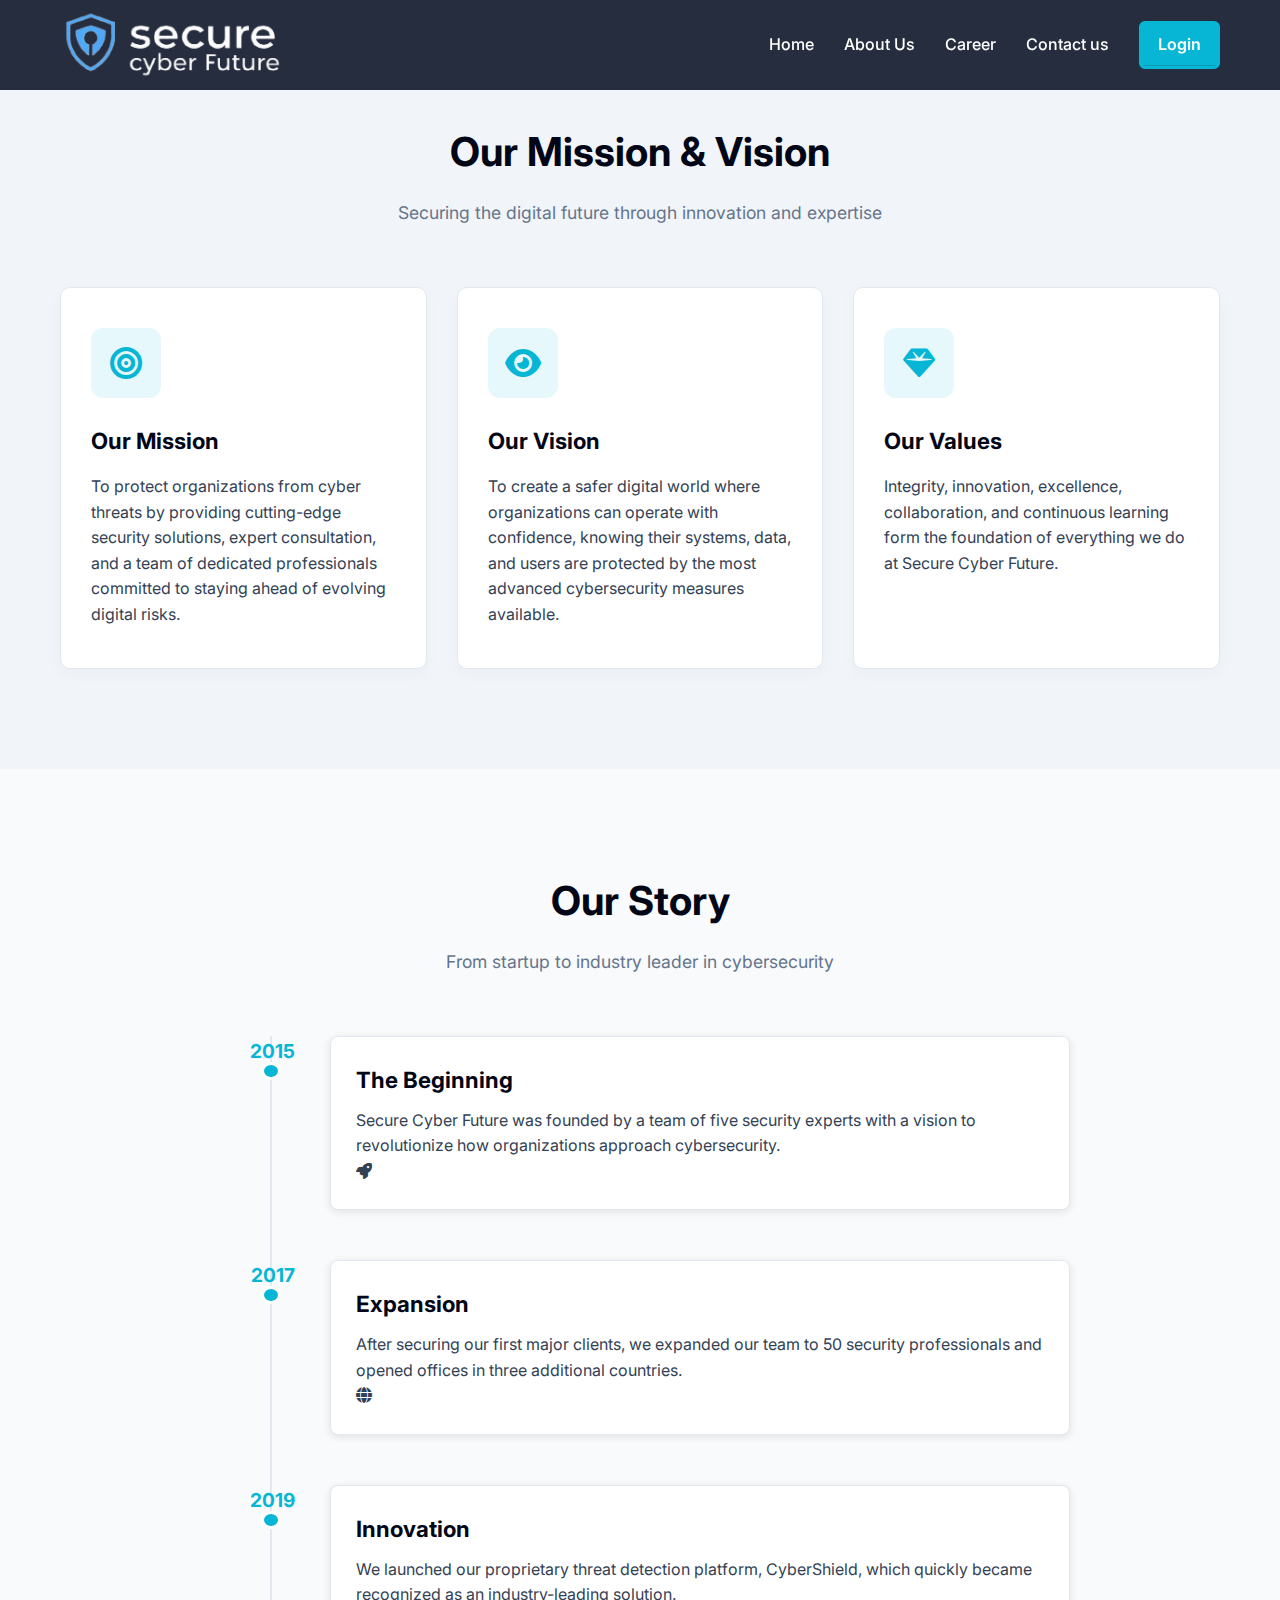
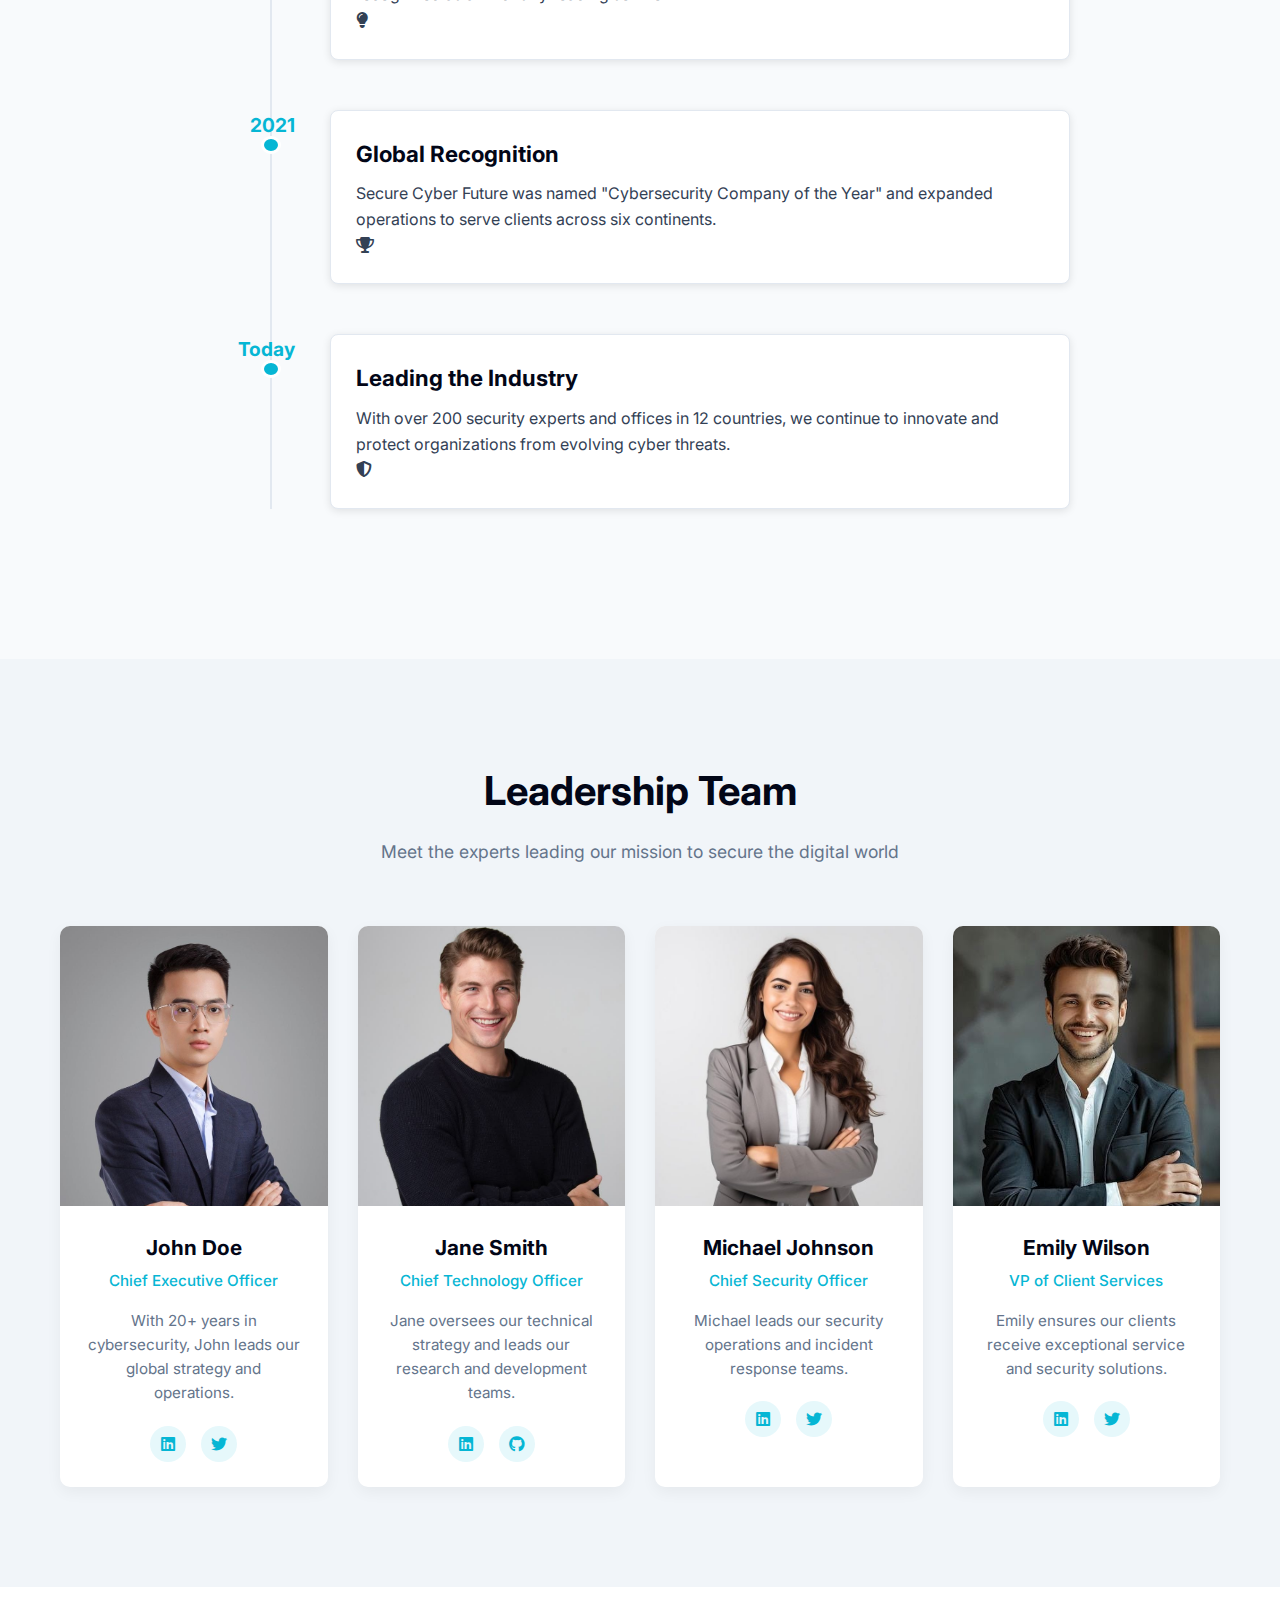
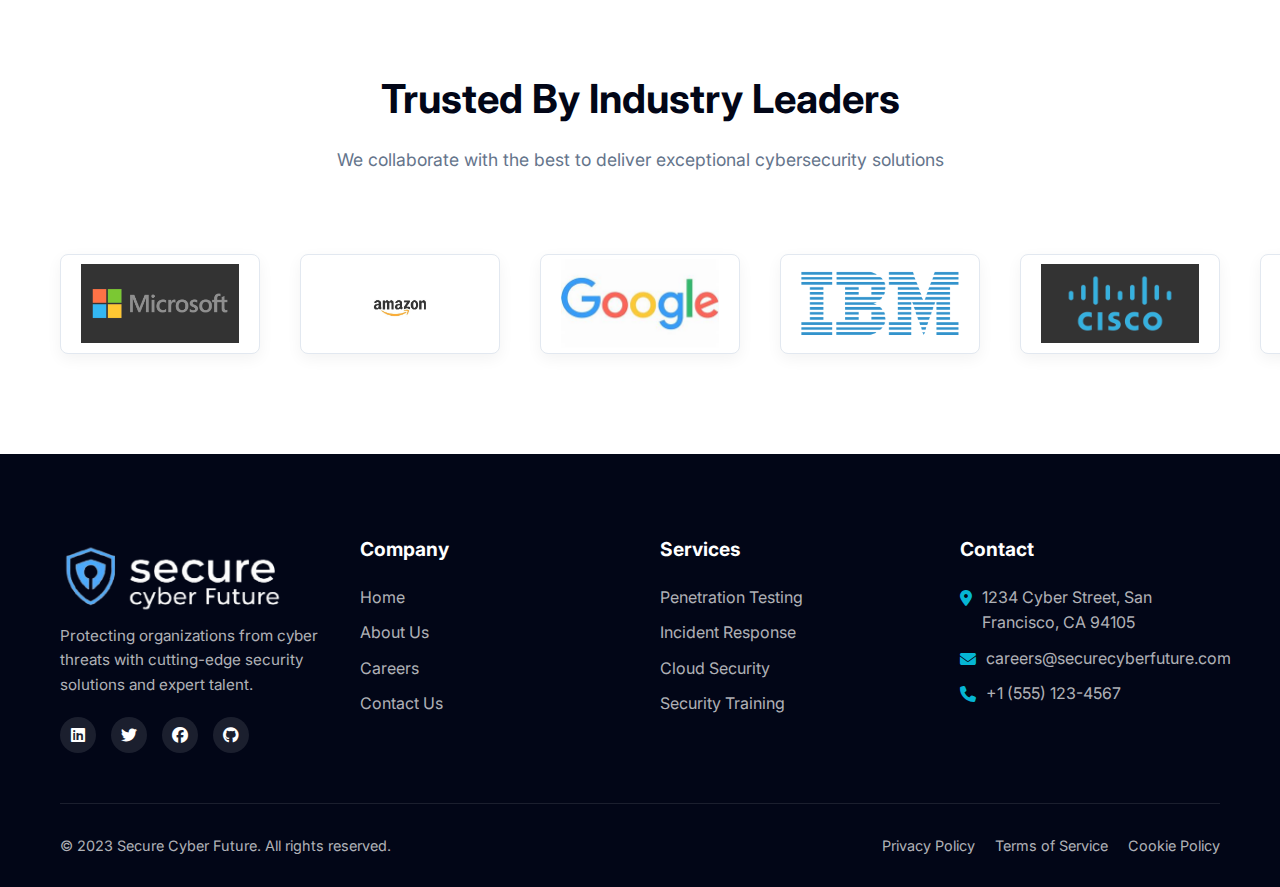
==== CSF_Website/about.html @ c7cc48cf "Add files via upload" ====
<!DOCTYPE html>
<html lang="en">

<head>
    <meta charset="UTF-8">
    <meta name="viewport" content="width=device-width, initial-scale=1.0">
    <title>Secure Cyber Future - About Us</title>
    <link rel="stylesheet" href="css/style.css">
    <link rel="stylesheet" href="about.css">
    <link rel="stylesheet" href="https://cdnjs.cloudflare.com/ajax/libs/font-awesome/6.4.0/css/all.min.css">
    <link href="https://fonts.googleapis.com/css2?family=Inter:wght@300;400;500;600;700&display=swap" rel="stylesheet">

</head>

<body>
    <header class="h-10vh">
        <div class="container">
            <div class="logo h-10vh">
                <img src="img/logo.png" alt="Secure Cyber Future">
            </div>
            <nav>
                <ul class="nav-links">
                    <li><a href="index.html">Home</a></li>
                    <li><a href="about.html">About Us</a></li>
                    <li><a href="career.html">Career</a></li>
                    <li><a href="contact.html">Contact us</a></li>

                    <li class="nav-btn"><a href="login.html" class="btn btn-primary-dark">Login</a></li>
                </ul>
                <div class="mobile-menu-btn">
                    <span></span>
                    <span></span>
                    <span></span>
                </div>
            </nav>
        </div>
    </header>


    <section class="section mission-section">
        <div class="container">
            <div class="section-header">
                <h2>Our Mission & Vision</h2>
                <p>Securing the digital future through innovation and expertise</p>
            </div>
            <div class="mission-grid">
                <div class="mission-card">
                    <div class="mission-icon">
                        <i class="fas fa-bullseye"></i>
                    </div>
                    <h3>Our Mission</h3>
                    <p>To protect organizations from cyber threats by providing cutting-edge security solutions, expert
                        consultation, and a team of dedicated professionals committed to staying ahead of evolving
                        digital risks.</p>
                </div>
                <div class="mission-card">
                    <div class="mission-icon">
                        <i class="fas fa-eye"></i>
                    </div>
                    <h3>Our Vision</h3>
                    <p>To create a safer digital world where organizations can operate with confidence, knowing their
                        systems, data, and users are protected by the most advanced cybersecurity measures available.
                    </p>
                </div>
                <div class="mission-card">
                    <div class="mission-icon">
                        <i class="fas fa-gem"></i>
                    </div>
                    <h3>Our Values</h3>
                    <p>Integrity, innovation, excellence, collaboration, and continuous learning form the foundation of
                        everything we do at Secure Cyber Future.</p>
                </div>
            </div>
        </div>
    </section>

    <section class="section story-section">
        <div class="container story-container">
            <div class="section-header" data-aos="fade-up">
                <h2>Our Story</h2>
                <p>From startup to industry leader in cybersecurity</p>
            </div>
            <div class="story-timeline">
                <!-- Timeline Item 1 -->
                <div class="timeline-item" data-aos="fade-right" data-aos-delay="100">
                    <div class="timeline-year">2015</div>
                    <div class="timeline-content">
                        <h3>The Beginning</h3>
                        <p>Secure Cyber Future was founded by a team of five security experts with a vision to
                            revolutionize how organizations approach cybersecurity.</p>
                        <div class="timeline-icon">
                            <i class="fas fa-rocket"></i>
                        </div>
                    </div>
                </div>

                <!-- Timeline Item 2 -->
                <div class="timeline-item" data-aos="fade-left" data-aos-delay="200">
                    <div class="timeline-year">2017</div>
                    <div class="timeline-content">
                        <h3>Expansion</h3>
                        <p>After securing our first major clients, we expanded our team to 50 security professionals and
                            opened offices in three additional countries.</p>
                        <div class="timeline-icon">
                            <i class="fas fa-globe"></i>
                        </div>
                    </div>
                </div>

                <!-- Timeline Item 3 -->
                <div class="timeline-item" data-aos="fade-right" data-aos-delay="300">
                    <div class="timeline-year">2019</div>
                    <div class="timeline-content">
                        <h3>Innovation</h3>
                        <p>We launched our proprietary threat detection platform, CyberShield, which quickly became
                            recognized as an industry-leading solution.</p>
                        <div class="timeline-icon">
                            <i class="fas fa-lightbulb"></i>
                        </div>
                    </div>
                </div>

                <!-- Timeline Item 4 -->
                <div class="timeline-item" data-aos="fade-left" data-aos-delay="400">
                    <div class="timeline-year">2021</div>
                    <div class="timeline-content">
                        <h3>Global Recognition</h3>
                        <p>Secure Cyber Future was named "Cybersecurity Company of the Year" and expanded operations to
                            serve clients across six continents.</p>
                        <div class="timeline-icon">
                            <i class="fas fa-trophy"></i>
                        </div>
                    </div>
                </div>

                <!-- Timeline Item 5 -->
                <div class="timeline-item" data-aos="fade-right" data-aos-delay="500">
                    <div class="timeline-year">Today</div>
                    <div class="timeline-content">
                        <h3>Leading the Industry</h3>
                        <p>With over 200 security experts and offices in 12 countries, we continue to innovate and
                            protect organizations from evolving cyber threats.</p>
                        <div class="timeline-icon">
                            <i class="fas fa-shield-alt"></i>
                        </div>
                    </div>
                </div>
            </div>
        </div>
    </section>

    <section class="section team-section">
        <div class="container">
            <div class="section-header">
                <h2>Leadership Team</h2>
                <p>Meet the experts leading our mission to secure the digital world</p>
            </div>
            <div class="team-grid">
                <div class="team-member">
                    <div class="team-photo">
                        <img src="img/emp_1.jpg" alt="John Doe">
                    </div>
                    <div class="team-info">
                        <h3>John Doe</h3>
                        <p class="team-title">Chief Executive Officer</p>
                        <p class="team-bio">With 20+ years in cybersecurity, John leads our global strategy and
                            operations.</p>
                        <div class="team-social">
                            <a href="#"><i class="fab fa-linkedin"></i></a>
                            <a href="#"><i class="fab fa-twitter"></i></a>
                        </div>
                    </div>
                </div>
                <div class="team-member">
                    <div class="team-photo">
                        <img src="img/emp_2.jpg" alt="Jane Smith">
                    </div>
                    <div class="team-info">
                        <h3>Jane Smith</h3>
                        <p class="team-title">Chief Technology Officer</p>
                        <p class="team-bio">Jane oversees our technical strategy and leads our research and development
                            teams.</p>
                        <div class="team-social">
                            <a href="#"><i class="fab fa-linkedin"></i></a>
                            <a href="#"><i class="fab fa-github"></i></a>
                        </div>
                    </div>
                </div>
                <div class="team-member">
                    <div class="team-photo">
                        <img src="img/emp-3.jpg"
                            alt="Michael Johnson">
                    </div>
                    <div class="team-info">
                        <h3>Michael Johnson</h3>
                        <p class="team-title">Chief Security Officer</p>
                        <p class="team-bio">Michael leads our security operations and incident response teams.</p>
                        <div class="team-social">
                            <a href="#"><i class="fab fa-linkedin"></i></a>
                            <a href="#"><i class="fab fa-twitter"></i></a>
                        </div>
                    </div>
                </div>
                <div class="team-member">
                    <div class="team-photo">
                        <img src="img/emp_4.jpg" alt="Emily Wilson">
                    </div>
                    <div class="team-info">
                        <h3>Emily Wilson</h3>
                        <p class="team-title">VP of Client Services</p>
                        <p class="team-bio">Emily ensures our clients receive exceptional service and security
                            solutions.</p>
                        <div class="team-social">
                            <a href="#"><i class="fab fa-linkedin"></i></a>
                            <a href="#"><i class="fab fa-twitter"></i></a>
                        </div>
                    </div>
                </div>
            </div>
        </div>
    </section>

    <section class="section partners-section">
        <div class="container">
            <div class="section-header">
                <h2>Trusted By Industry Leaders</h2>
                <p>We collaborate with the best to deliver exceptional cybersecurity solutions</p>
            </div>
            <div class="partners-carousel">
                <div class="partners-track">
                    <div class="partner-item">
                        <img src="img/microsoft.jpg" alt="Microsoft">
                    </div>
                    <div class="partner-item">
                        <img src="img/amazon.jpg" alt="Amazon">
                    </div>
                    <div class="partner-item">
                        <img src="img/google.jpeg" alt="Google">
                    </div>
                    <div class="partner-item">
                        <img src="img/ibm.png" alt="IBM">
                    </div>
                    <div class="partner-item">
                        <img src="img/cisco.jpg" alt="Cisco">
                    </div>
                    <div class="partner-item">
                        <img src="img/oracle.jpg" alt="Oracle">
                    </div>
                    <div class="partner-item">
                        <img src="img/microsoft.jpg" alt="Microsoft">
                    </div>
                    <div class="partner-item">
                        <img src="img/amazon.jpg" alt="Amazon">
                    </div>
                    <div class="partner-item">
                        <img src="img/google.jpeg" alt="Google">
                    </div>
                    <div class="partner-item">
                        <img src="https://placehold.co/160x80/1e293b/e2e8f0?text=IBM" alt="IBM">
                    </div>
                </div>
            </div>
        </div>
    </section>

    <footer>
        <div class="container">
            <div class="footer-content">
                <div class="footer-column">
                    <div class="logo h-10vh">
                        <img src="img/logo.png" alt="Secure Cyber Future">
                    </div>
                    <p>Protecting organizations from cyber threats with cutting-edge security solutions and expert
                        talent.</p>
                    <div class="social-links">
                        <a href="https://in.linkedin.com/company/secure-cyber-future"><i
                                class="fab fa-linkedin"></i></a>
                        <a href="#"><i class="fab fa-twitter"></i></a>
                        <a href="https://www.facebook.com/share/18UQe1sdZL/"><i class="fab fa-facebook"></i></a>
                        <a href="#"><i class="fab fa-github"></i></a>
                    </div>
                </div>
                <div class="footer-column">
                    <h3>Company</h3>
                    <ul>
                        <li><a href="index.html">Home</a></li>
                        <li><a href="about.html">About Us</a></li>
                        <li><a href="career.html">Careers</a></li>
                        <li><a href="contact.html">Contact Us</a></li>
                    </ul>
                </div>
                <div class="footer-column">
                    <h3>Services</h3>
                    <ul>
                        <li><a href="#">Penetration Testing</a></li>
                        <li><a href="#">Incident Response</a></li>
                        <li><a href="#">Cloud Security</a></li>
                        <li><a href="#">Security Training</a></li>
                    </ul>
                </div>
                <div class="footer-column">
                    <h3>Contact</h3>
                    <ul class="contact-info">
                        <li><i class="fas fa-map-marker-alt"></i> 1234 Cyber Street, San Francisco, CA 94105</li>
                        <li><i class="fas fa-envelope"></i> careers@securecyberfuture.com</li>
                        <li><i class="fas fa-phone"></i> +1 (555) 123-4567</li>
                    </ul>
                </div>
            </div>
            <div class="footer-bottom">
                <p>&copy; 2023 Secure Cyber Future. All rights reserved.</p>
                <div class="footer-links">
                    <a href="#">Privacy Policy</a>
                    <a href="#">Terms of Service</a>
                    <a href="#">Cookie Policy</a>
                </div>
            </div>
        </div>
    </footer>
    <!-- Bootstrap JS -->
    <script src="https://cdn.jsdelivr.net/npm/bootstrap@5.3.0/dist/js/bootstrap.bundle.min.js"></script>
    <!-- AOS Animation Library -->
    <script src="https://unpkg.com/aos@2.3.1/dist/aos.js"></script>
    <script src="js/script.js"></script>
    <script src="about.js"></script>


    <script>
        // Animation triggers
        document.addEventListener('DOMContentLoaded', function () {
            // Initialize AOS (if you're using it)
            if (typeof AOS !== 'undefined') {
                AOS.init({
                    duration: 800,
                    easing: 'ease-out-quart',
                    once: true,
                    offset: 100
                });
            }

            // Custom scroll animations
            const animateOnScroll = function () {
                const elements = document.querySelectorAll('.mission-card, .timeline-item, .team-member');

                elements.forEach(element => {
                    const elementPosition = element.getBoundingClientRect().top;
                    const windowHeight = window.innerHeight;

                    if (elementPosition < windowHeight - 100) {
                        element.classList.add('animate');
                    }
                });
            };

            // Run once on load
            animateOnScroll();

            // Run on scroll
            window.addEventListener('scroll', animateOnScroll);

            // Partner carousel animation
            const partnersTrack = document.querySelector('.partners-track');
            if (partnersTrack) {
                let isPaused = false;

                partnersTrack.addEventListener('mouseenter', () => {
                    isPaused = true;
                    partnersTrack.style.animationPlayState = 'paused';
                });

                partnersTrack.addEventListener('mouseleave', () => {
                    isPaused = false;
                    partnersTrack.style.animationPlayState = 'running';
                });

                // Clone partner items for infinite loop
                const partnerItems = document.querySelectorAll('.partner-item');
                partnerItems.forEach(item => {
                    const clone = item.cloneNode(true);
                    partnersTrack.appendChild(clone);
                });
            }
        });
    </script>
</body>

</html>
---- CSF_Website/css/style.css ----
/* Base Styles */
:root {
    --primary: #06b6d4;
    --primary-dark: #0891b2;
    --secondary: #1e293b;
    --secondary-light: #334155;
    --secondary-dark: #0f172a;
    --text: #1e293b;
    --text-light: #64748b;
    --text-dark: #0f172a;
    --background: #ffffff;
    --background-alt: #f8fafc;
    --border: #e2e8f0;
    --success: #10b981;
    --error: #ef4444;
    --warning: #f59e0b;
}

* {
    margin: 0;
    padding: 0;
    box-sizing: border-box;
}

html {
    scroll-behavior: smooth;
}

body {
    font-family: 'Inter', sans-serif;
    color: var(--text);
    line-height: 1.6;
    background-color: var(--background);
}

.overflow-hidden {
    overflow: hidden;
}

.h-10vh{
    height: 10vh;
}
.h-90vh{
    height: 90vh;
}
.mt-10vh {
    margin-top: 10vh;
}
.h-100vh{
    height: 100vh;
}
.container {
    width: 100%;
    max-width: 1200px;
    margin: 0 auto;
    padding: 0 20px;
}

a {
    text-decoration: none;
    color: var(--primary);
    transition: color 0.3s ease;
}

a:hover {
    color: var(--primary-dark);
}

ul {
    list-style: none;
}

.logo {
    display: flex;
    align-items: center;
}

.logo img{
    height: 80%;
}

.home-banner {
    display: flex;
    align-items: center;
}

.home-banner img{
    border-radius: 1rem;
}

.contact-img {
    display: flex;
    align-items: center;
}

.contact-img img{
    border-radius: 1.5rem;
}

.section-header {
    text-align: center;
    margin-bottom: 50px;
}

.section-header h2 {
    font-size: 2.5rem;
    margin-bottom: 15px;
    color: var(--secondary-dark);
}

.section-header p {
    font-size: 1.1rem;
    color: var(--text-light);
    max-width: 700px;
    margin: 0 auto;
}

.highlight {
    color: var(--primary);
}

/* Buttons */
.btn {
    display: inline-block;
    padding: 12px 24px;
    border-radius: 6px;
    font-weight: 600;
    text-align: center;
    cursor: pointer;
    transition: all 0.3s ease;
    border: none;
    font-size: 1rem;
}

.btn-secondary {
    background: linear-gradient(to left, var(--primary) 50%, #FFF 50%);
    border: 3px solid var(--primary);
    background-size: 200% 100%;
    background-position: left;
    transition: all .5s ease;
    color: var(--primary);
}

.btn-secondary:hover,
.btn-secondary:active {
    color: #FFF;
    background-position: right;
    transition: all .5s ease;
}

.btn-secondary-dark {
    background: linear-gradient(to left, var(--primary) 50%, #0f172ae6 50%);
    border: 3px solid var(--primary);
    background-size: 200% 100%;
    background-position: left;
    transition: all .5s ease;
    color: var(--primary);
}

.btn-secondary-dark:hover,
.btn-secondary-dark:active {
    color: #FFF;
    background-position: right;
    transition: all .5s ease;
}


.btn-primary {
    background: linear-gradient(to left, #fff 50%, var(--primary) 50%);
    border: 3px solid var(--primary);
    background-size: 200% 100%;
    background-position: left;
    transition: all .5s ease;
    color: white;
}

.btn-primary:hover,
.btn-primary:active {
    color: var(--primary);
    background-position: right;
    transition: all .5s ease;
}

.btn-primary-dark {
    background: linear-gradient(to left, #0f172ae6 50%, var(--primary) 50%);
    border: 3px solid var(--primary);
    background-size: 200% 100%;
    background-position: left;
    transition: all .5s ease;
    color: white;
}

.btn-primary-dark:hover,
.btn-primary-dark:active {
    color: var(--primary);
    background-position: right;
    transition: all .5s ease;
}

.btn-text {
    color: var(--primary);
    font-weight: 600;
    display: inline-flex;
    align-items: center;
    transition: all 0.3s ease;
}

.btn-text i {
    margin-left: 8px;
    transition: transform 0.3s ease;
}

.btn-text:hover {
    color: var(--primary-dark);
}

.btn-text:hover i {
    transform: translateX(5px);
}

/* Header */
header {
    position: fixed;
    top: 0;
    left: 0;
    width: 100%;
    z-index: 1000;
    background-color: rgba(15, 23, 42, 0.9);
    backdrop-filter: blur(10px);
    transition: all 0.3s ease;
}

header .container {
    display: flex;
    justify-content: space-between;
    align-items: center;
}




.nav-links {
    display: flex;
    gap: 30px;
}

.nav-links a {
    color: white;
    font-weight: 500;
    position: relative;
}

.nav-links a::after {
    content: '';
    position: absolute;
    bottom: -5px;
    left: 0;
    width: 0;
    height: 2px;
    background-color: var(--primary);
    transition: width 0.3s ease;
}

.nav-links a:hover::after {
    width: 100%;
}

.nav-links a:hover {
    color: var(--primary);
}

.nav-links .active {
    color: var(--primary);
}
.nav-links .active::after {
    width: 100%;
}

.mobile-menu-btn {
    display: none;
    flex-direction: column;
    justify-content: space-between;
    width: 30px;
    height: 21px;
    cursor: pointer;
}

.mobile-menu-btn span {
    display: block;
    height: 3px;
    width: 100%;
    background-color: white;
    border-radius: 3px;
    transition: all 0.3s ease;
}

/* Hero Section */
.hero {
    background: linear-gradient(135deg, var(--secondary-dark) 0%, var(--secondary) 100%);
    color: white;
    padding: 150px 0 100px;
    position: relative;
    overflow: hidden;
}

.hero::before {
    content: '';
    position: absolute;
    top: 0;
    left: 0;
    width: 100%;
    height: 100%;
    background-image: url("data:image/svg+xml,%3Csvg width='60' height='60' viewBox='0 0 60 60' xmlns='http://www.w3.org/2000/svg'%3E%3Cg fill='none' fill-rule='evenodd'%3E%3Cg fill='%23ffffff' fill-opacity='0.05'%3E%3Cpath d='M36 34v-4h-2v4h-4v2h4v4h2v-4h4v-2h-4zm0-30V0h-2v4h-4v2h4v4h2V6h4V4h-4zM6 34v-4H4v4H0v2h4v4h2v-4h4v-2H6zM6 4V0H4v4H0v2h4v4h2V6h4V4H6z'/%3E%3C/g%3E%3C/g%3E%3C/svg%3E");
}

.hero .container {
    display: grid;
    grid-template-columns: 1fr 1fr;
    gap: 50px;
    align-items: center;
    position: relative;
}

.hero-content {
    z-index: 1;
}

.hero h1 {
    font-size: 3.5rem;
    line-height: 1.2;
    margin-bottom: 20px;
}

.hero p {
    font-size: 1.2rem;
    margin-bottom: 30px;
    opacity: 0.9;
    max-width: 500px;
}

.hero-buttons {
    display: flex;
    gap: 15px;
    margin-bottom: 30px;
}

.hero-stats {
    display: flex;
    flex-wrap: wrap;
    gap: 20px;
}

.stat {
    display: flex;
    align-items: center;
    font-size: 0.9rem;
    opacity: 0.8;
}

.stat i {
    margin-right: 8px;
    color: var(--primary);
}

.hero-image {
    position: relative;
    z-index: 1;
}

.hero-image img {
    border-radius: 10px;
    box-shadow: 0 20px 40px rgba(0, 0, 0, 0.3);
    border: 1px solid rgba(255, 255, 255, 0.1);
}

/* Jobs Section */
.jobs {
    padding: 100px 0;
    background-color: var(--background-alt);
}

.job-list {
    display: grid;
    grid-template-columns: repeat(auto-fill, minmax(350px, 1fr));
    gap: 30px;
    margin-bottom: 40px;
}

.job-card {
    background-color: white;
    border-radius: 10px;
    padding: 25px;
    box-shadow: 0 5px 15px rgba(0, 0, 0, 0.05);
    border: 1px solid var(--border);
    transition: transform 0.3s ease, box-shadow 0.3s ease;
    position: relative;
}

.job-card:hover {
    transform: translateY(-5px);
    box-shadow: 0 10px 25px rgba(0, 0, 0, 0.1);
}

.job-header {
    display: flex;
    justify-content: space-between;
    align-items: center;
    margin-bottom: 10px;
}

.job-header h3 {
    font-size: 1.3rem;
    color: var(--secondary-dark);
}

.job-tag {
    font-size: 0.8rem;
    font-weight: 600;
    padding: 4px 10px;
    border-radius: 20px;
    text-transform: uppercase;
}

.job-tag.new {
    background-color: rgba(16, 185, 129, 0.1);
    color: var(--success);
}

.job-department {
    color: var(--primary);
    font-weight: 500;
    margin-bottom: 15px;
}

.job-details {
    display: flex;
    gap: 20px;
    margin-bottom: 15px;
    font-size: 0.9rem;
    color: var(--text-light);
}

.job-detail {
    display: flex;
    align-items: center;
}

.job-detail i {
    margin-right: 5px;
}

.job-card p {
    margin-bottom: 15px;
    color: var(--text);
}

.job-requirements {
    margin-bottom: 20px;
}

.job-requirements h4 {
    font-size: 1rem;
    margin-bottom: 10px;
    color: var(--secondary-dark);
}

.job-requirements ul {
    padding-left: 20px;
}

.job-requirements li {
    position: relative;
    padding-left: 15px;
    margin-bottom: 5px;
    font-size: 0.9rem;
    color: var(--text-light);
}

.job-requirements li::before {
    content: '';
    position: absolute;
    left: 0;
    top: 10px;
    width: 6px;
    height: 6px;
    border-radius: 50%;
    background-color: var(--primary);
}

.job-apply-btn {
    width: calc(100% - 50px);
}

.btn-save {
    position: absolute;
    right: 25px;
    bottom: 25px;
    background: none;
    border: none;
    font-size: 1.2rem;
    color: var(--text-light);
    cursor: pointer;
    transition: color 0.3s ease;
}

.btn-save:hover, .btn-save.saved {
    color: var(--primary);
}

.btn-save.saved i {
    font-weight: 900;
}

.view-all {
    text-align: center;
}

/* About Section */
.about {
    padding: 100px 0;
    background-color: white;
}

.benefits-grid {
    display: grid;
    grid-template-columns: repeat(auto-fill, minmax(300px, 1fr));
    gap: 30px;
}

.benefit-card {
    background-color: var(--background-alt);
    border-radius: 10px;
    padding: 30px;
    border: 1px solid var(--border);
    transition: transform 0.3s ease, border-color 0.3s ease;
}

.benefit-card:hover {
    transform: translateY(-5px);
    border-color: var(--primary);
}

.benefit-icon {
    width: 60px;
    height: 60px;
    background-color: rgba(6, 182, 212, 0.1);
    border-radius: 10px;
    display: flex;
    align-items: center;
    justify-content: center;
    margin-bottom: 20px;
}

.benefit-icon i {
    font-size: 1.8rem;
    color: var(--primary);
}

.benefit-card h3 {
    font-size: 1.2rem;
    margin-bottom: 10px;
    color: var(--secondary-dark);
}

.benefit-card p {
    color: var(--text-light);
    font-size: 0.95rem;
}
/* Ensure nav-links list items are aligned properly */
.nav-links {
    display: flex;
    gap: 30px;
    align-items: center;
}

/* Style for new nav button list items */
.nav-links li.nav-btn a.btn {
    padding: 8px 16px;
    border-radius: 6px;
    font-weight: 600;
    text-decoration: none;
    transition: all 0.3s ease;
}



/* Login Button */
.nav-links .btn-primary:hover::after {
    width: 0%;
}

.nav-links .btn-primary-dark:hover::after {
    width: 0%;
}


    

/* Mobile responsiveness */
@media (max-width: 768px) {
    .nav-links {
        display: none;
    }
    .mobile-menu-btn {
        display: flex;
    }
}

@media (max-width: 768px) {
    .home-banner img {
        display: none;  
    }
}

/* Testimonials Section */
.testimonials {
    padding: 100px 0;
    background-color: var(--secondary-dark);
    color: white;
}

.testimonials .section-header h2 {
    color: white;
}

.testimonials .section-header p {
    color: rgba(255, 255, 255, 0.7);
}

.testimonial-slider {
    position: relative;
    max-width: 800px;
    margin: 0 auto 30px;
    height: 250px;
}

.testimonial-card {
    background-color: rgba(255, 255, 255, 0.05);
    border-radius: 10px;
    padding: 30px;
    border: 1px solid rgba(255, 255, 255, 0.1);
    position: absolute;
    top: 0;
    left: 0;
    width: 100%;
    opacity: 0;
    visibility: hidden;
    transition: all 0.5s ease;
}

.testimonial-card.active {
    opacity: 1;
    visibility: visible;
}

.testimonial-quote {
    margin-bottom: 20px;
    font-style: italic;
    color: rgba(255, 255, 255, 0.9);
}

.testimonial-author {
    display: flex;
    align-items: center;
}

.testimonial-author img {
    width: 60px;
    height: 60px;
    border-radius: 50%;
    margin-right: 15px;
    border: 2px solid var(--primary);
}

.testimonial-author h4 {
    font-size: 1.1rem;
    margin-bottom: 5px;
}

.testimonial-author p {
    font-size: 0.9rem;
    color: rgba(255, 255, 255, 0.7);
}

.testimonial-controls {
    display: flex;
    justify-content: center;
    gap: 10px;
}

.testimonial-dot {
    width: 12px;
    height: 12px;
    border-radius: 50%;
    background-color: rgba(255, 255, 255, 0.2);
    border: none;
    cursor: pointer;
    transition: all 0.3s ease;
}

.testimonial-dot.active {
    background-color: var(--primary);
}

/* Apply Section */
.apply {
    padding: 100px 0;
    background-color: var(--background-alt);
}

.apply .container {
    display: grid;
    grid-template-columns: 1fr 1fr;
    gap: 100px;
    align-items: center;
}

.application-form {
    display: flex;
    flex-wrap: wrap;
    gap: 20px;
}

.form-group {
    width: calc(50% - 10px);
}

.form-group.full-width {
    width: 100%;
}

label {
    display: block;
    margin-bottom: 8px;
    font-weight: 500;
    color: var(--secondary-dark);
}

input, select, textarea {
    width: 100%;
    padding: 12px 15px;
    border: 1px solid var(--border);
    border-radius: 6px;
    font-family: 'Inter', sans-serif;
    font-size: 1rem;
    transition: border-color 0.3s ease;
}

input:focus, select:focus, textarea:focus {
    outline: none;
    border-color: var(--primary);
}

input[type="file"] {
    padding: 10px;
}

textarea {
    resize: vertical;
    min-height: 120px;
}

.checkbox-container {
    display: flex;
    align-items: center;
    position: relative;
    padding-left: 35px;
    cursor: pointer;
    font-size: 0.95rem;
    user-select: none;
}

.checkbox-container input {
    position: absolute;
    opacity: 0;
    cursor: pointer;
    height: 0;
    width: 0;
}

.checkmark {
    position: absolute;
    top: 0;
    left: 0;
    height: 20px;
    width: 20px;
    background-color: #fff;
    border: 1px solid var(--border);
    border-radius: 4px;
}

.checkbox-container:hover input ~ .checkmark {
    border-color: var(--primary);
}

.checkbox-container input:checked ~ .checkmark {
    background-color: var(--primary);
    border-color: var(--primary);
}

.checkmark:after {
    content: "";
    position: absolute;
    display: none;
}

.checkbox-container input:checked ~ .checkmark:after {
    display: block;
}

.checkbox-container .checkmark:after {
    left: 7px;
    top: 3px;
    width: 5px;
    height: 10px;
    border: solid white;
    border-width: 0 2px 2px 0;
    transform: rotate(45deg);
}

.apply-image img {
    border-radius: 10px;
    box-shadow: 0 10px 30px rgba(0, 0, 0, 0.1);
}

/* Footer */
footer {
    background-color: var(--secondary-dark);
    color: white;
    padding: 80px 0 30px;
}

.footer-content {
    display: grid;
    grid-template-columns: repeat(auto-fit, minmax(200px, 1fr));
    gap: 40px;
    margin-bottom: 50px;
}

.footer-column h3 {
    font-size: 1.2rem;
    margin-bottom: 20px;
    color: white;
}

.footer-column p {
    color: rgba(255, 255, 255, 0.7);
    margin-bottom: 20px;
    font-size: 0.95rem;
}

.footer-column ul li {
    margin-bottom: 10px;
}

.footer-column ul li a {
    color: rgba(255, 255, 255, 0.7);
    transition: color 0.3s ease;
}

.footer-column ul li a:hover {
    color: var(--primary);
}

.social-links {
    display: flex;
    gap: 15px;
}

.social-links a {
    display: flex;
    align-items: center;
    justify-content: center;
    width: 36px;
    height: 36px;
    background-color: rgba(255, 255, 255, 0.1);
    border-radius: 50%;
    color: white;
    transition: all 0.3s ease;
}

.social-links a:hover {
    background-color: var(--primary);
    color: white;
}

.contact-info li {
    display: flex;
    align-items: flex-start;
    margin-bottom: 15px;
    color: rgba(255, 255, 255, 0.7);
}

.contact-info li i {
    margin-right: 10px;
    margin-top: 5px;
    color: var(--primary);
}

.footer-bottom {
    display: flex;
    justify-content: space-between;
    align-items: center;
    padding-top: 30px;
    border-top: 1px solid rgba(255, 255, 255, 0.1);
    font-size: 0.9rem;
}

.footer-bottom p {
    color: rgba(255, 255, 255, 0.7);
}

.footer-links {
    display: flex;
    gap: 20px;
}

.footer-links a {
    color: rgba(255, 255, 255, 0.7);
}

.footer-links a:hover {
    color: var(--primary);
}

/* Modal */
.modal {
    display: none;
    position: fixed;
    z-index: 2000;
    left: 0;
    top: 0;
    width: 100%;
    height: 100%;
    background-color: rgba(15, 23, 42, 0.8);
    backdrop-filter: blur(5px);
}

.modal-content {
    background-color: white;
    margin: 10% auto;
    padding: 40px;
    border-radius: 10px;
    max-width: 500px;
    text-align: center;
    box-shadow: 0 10px 30px rgba(0, 0, 0, 0.2);
    animation: modalFadeIn 0.5s;
}

@keyframes modalFadeIn {
    from {
        opacity: 0;
        transform: translateY(-50px);
    }
    to {
        opacity: 1;
        transform: translateY(0);
    }
}

.close-modal {
    position: absolute;
    top: 20px;
    right: 20px;
    font-size: 1.5rem;
    cursor: pointer;
    color: var(--text-light);
    transition: color 0.3s ease;
}

.close-modal:hover {
    color: var(--text-dark);
}

.modal-icon {
    font-size: 4rem;
    color: var(--success);
    margin-bottom: 20px;
}

.modal h3 {
    font-size: 1.8rem;
    margin-bottom: 15px;
    color: var(--secondary-dark);
}

.modal p {
    margin-bottom: 25px;
    color: var(--text-light);
}

/* Responsive Styles */
@media (max-width: 992px) {
    .hero h1 {
        font-size: 2.8rem;
    }

    .hero .container, .apply .container {
        grid-template-columns: 1fr;
    }

    .hero-image {
        display: none;
    }

    .apply-image {
        display: none;
    }
}

@media (max-width: 768px) {
    .nav-links {
        display: none;
    }

    .mobile-menu-btn {
        display: flex;
    }

    .mobile-menu-active .nav-links {
        display: flex;
        flex-direction: column;
        position: absolute;
        top: 70px;
        left: 0;
        width: 100%;
        background-color: var(--secondary-dark);
        padding: 20px;
        gap: 15px;
    }

    .section-header h2 {
        font-size: 2rem;
    }

    .job-list {
        grid-template-columns: 1fr;
    }

    .footer-content {
        grid-template-columns: 1fr;
    }

    .footer-bottom {
        flex-direction: column;
        gap: 15px;
    }
}

@media (max-width: 576px) {
    .hero h1 {
        font-size: 2.2rem;
    }

    .hero-buttons {
        flex-direction: column;
    }

    .form-group {
        width: 100%;
    }

    .modal-content {
        margin: 20% auto;
        padding: 30px;
    }
}
---- CSF_Website/about.css ----
:root {
    --primary: #06b6d4;
    --primary-dark: #0891b2;
    --secondary: #0f172a;
    --secondary-dark: #020617;
    --background: #f8fafc;
    --background-alt: #f1f5f9;
    --text: #334155;
    --text-light: #64748b;
    --border: #e2e8f0;
    --white: #ffffff;
}

* {
    margin: 0;
    padding: 0;
    box-sizing: border-box;
}

body {
    font-family: 'Inter', sans-serif;
    color: var(--text);
    line-height: 1.6;
    background-color: var(--background);
}

.container {
    width: 100%;
    max-width: 1200px;
    margin: 0 auto;
    padding: 0 20px;
}



/* Section Styles */
.section {
    padding: 100px 0;
}

.section-header {
    text-align: center;
    margin-bottom: 60px;
}

.section-header h2 {
    font-size: 2.5rem;
    color: var(--secondary-dark);
    margin-bottom: 15px;
}

.section-header p {
    font-size: 1.1rem;
    color: var(--text-light);
    max-width: 700px;
    margin: 0 auto;
}

/* Mission Section */
.mission-section {
    background-color: var(--background-alt);
    padding-top: 120px;
}

.mission-grid {
    display: grid;
    grid-template-columns: repeat(auto-fit, minmax(300px, 1fr));
    gap: 30px;
}

.mission-card {
    background-color: var(--white);
    border-radius: 10px;
    padding: 40px 30px;
    box-shadow: 0 5px 15px rgba(0, 0, 0, 0.03);
    border: 1px solid var(--border);
    transition: transform 0.3s ease, box-shadow 0.3s ease;
}

.mission-card:hover {
    transform: translateY(-10px);
    box-shadow: 0 15px 30px rgba(0, 0, 0, 0.1);
}

.mission-icon {
    width: 70px;
    height: 70px;
    background-color: rgba(6, 182, 212, 0.1);
    border-radius: 12px;
    display: flex;
    align-items: center;
    justify-content: center;
    margin-bottom: 25px;
}

.mission-icon i {
    font-size: 2rem;
    color: var(--primary);
}

.mission-card h3 {
    font-size: 1.4rem;
    margin-bottom: 15px;
    color: var(--secondary-dark);
}

/* Story Section */
.story-container {
    max-width: 900px;
    margin: 0 auto;
    position: relative;
}

.story-timeline {
    position: relative;
    padding-left: 120px;
}

.story-timeline::before {
    content: '';
    position: absolute;
    top: 0;
    bottom: 0;
    left: 60px;
    width: 2px;
    background-color: var(--border);
}

.timeline-item {
    position: relative;
    margin-bottom: 50px;
}

.timeline-year {
    position: absolute;
    left: -135px;
    top: 0;
    width: 100px;
    text-align: right;
    font-weight: 700;
    font-size: 1.2rem;
    color: var(--primary);
}

.timeline-content {
    background-color: var(--white);
    border-radius: 8px;
    padding: 25px;
    box-shadow: 0 2px 8px rgba(0, 0, 0, 0.1);
    border: 1px solid var(--border);
    position: relative;
}

.timeline-content::before {
    content: '';
    position: absolute;
    left: -70px;
    top: 25px;
    width: 14px;
    height: 12px;
    border-radius: 50%;
    background-color: var(--primary);
    border: 3px solid var(--white);
}

.timeline-content h3 {
    font-size: 1.4rem;
    margin-bottom: 10px;
    color: var(--secondary-dark);
}

/* Team Section */
.team-section {
    background-color: var(--background-alt);
}

.team-grid {
    display: grid;
    grid-template-columns: repeat(auto-fit, minmax(250px, 1fr));
    gap: 30px;
}

.team-member {
    background-color: var(--white);
    border-radius: 10px;
    overflow: hidden;
    box-shadow: 0 5px 15px rgba(0, 0, 0, 0.05);
    transition: transform 0.3s ease, box-shadow 0.3s ease;
}

.team-member:hover {
    transform: translateY(-10px);
    box-shadow: 0 15px 30px rgba(0, 0, 0, 0.1);
}

.team-photo {
    height: 280px;
    overflow: hidden;
}

.team-photo img {
    width: 100%;
    height: 100%;
    object-fit: cover;
    transition: transform 0.5s ease;
}

.team-member:hover .team-photo img {
    transform: scale(1.05);
}

.team-info {
    padding: 25px;
    text-align: center;
}

.team-member h3 {
    font-size: 1.3rem;
    margin-bottom: 5px;
    color: var(--secondary-dark);
}

.team-title {
    color: var(--primary);
    font-weight: 500;
    margin-bottom: 15px;
    font-size: 0.95rem;
}

.team-bio {
    margin-bottom: 20px;
    color: var(--text-light);
    font-size: 0.95rem;
}

.team-social {
    display: flex;
    justify-content: center;
    gap: 15px;
}

.team-social a {
    display: flex;
    align-items: center;
    justify-content: center;
    width: 36px;
    height: 36px;
    background-color: rgba(6, 182, 212, 0.1);
    border-radius: 50%;
    color: var(--primary);
    transition: all 0.3s ease;
}

.team-social a:hover {
    background-color: var(--primary);
    color: white;
    transform: translateY(-3px);
}

/* Partners Section */
.partners-section {
    padding: 80px 0;
    background-color: var(--white);
    overflow: hidden;
}

.partners-carousel {
    position: relative;
    width: 100%;
    padding: 20px 0;
    margin-top: 30px;
}

.partners-track {
    display: flex;
    gap: 40px;
    animation: scroll 30s linear infinite;
    width: calc(250px * 11);
}

.partner-item {
    flex: 0 0 200px;
    height: 100px;
    display: flex;
    align-items: center;
    justify-content: center;
    background: white;
    border-radius: 8px;
    padding: 20px;
    box-shadow: 0 5px 15px rgba(0, 0, 0, 0.05);
    border: 1px solid var(--border);
    transition: all 0.3s ease;
}

.partner-item:hover {
    transform: translateY(-5px);
    box-shadow: 0 10px 25px rgba(0, 0, 0, 0.1);
    border-color: var(--primary);
}

.partner-item img {
    max-width: 100%;
    max-height: 90px;
    /* filter: grayscale(100%); */
    opacity: 0.8;
    transition: all 0.3s ease;
}

.partner-item:hover img {
    filter: grayscale(0);
    opacity: 1;
}

@keyframes scroll {
    0% {
        transform: translateX(0);
    }

    100% {
        transform: translateX(calc(-200px * 6));
    }
}

/* Footer */


/* Responsive Styles */
@media (max-width: 992px) {
    .section-header h2 {
        font-size: 2.2rem;
    }

    .story-timeline {
        padding-left: 90px;
    }

    .timeline-year {
        left: -100px;
        width: 80px;
    }

    .timeline-content::before {
        left: -50px;
    }
}

@media (max-width: 768px) {
    .mobile-menu-btn {
        display: flex;
    }

    nav ul {
        position: fixed;
        top: 80px;
        left: -100%;
        width: 100%;
        height: calc(100vh - 80px);
        background-color: var(--secondary-dark);
        flex-direction: column;
        align-items: center;
        justify-content: flex-start;
        padding-top: 40px;
        gap: 30px;
        transition: left 0.3s ease;
    }

    nav ul.active {
        left: 0;
    }

    .mobile-menu-btn.active span:nth-child(1) {
        transform: rotate(45deg) translate(5px, 5px);
    }

    .mobile-menu-btn.active span:nth-child(2) {
        opacity: 0;
    }

    .mobile-menu-btn.active span:nth-child(3) {
        transform: rotate(-45deg) translate(7px, -6px);
    }

    .section {
        padding: 80px 0;
    }

    .story-timeline {
        padding-left: 0;
    }

    .story-timeline::before {
        display: none;
    }

    /* Story Section Animations */
    .story-section {
        overflow: hidden;
    }

    .timeline-item {
        opacity: 0;
        transform: translateY(30px);
        transition: all 0.6s cubic-bezier(0.5, 0, 0, 1);
    }

    .timeline-item.animated {
        opacity: 1;
        transform: translateY(0);
    }

    .timeline-icon {
        position: absolute;
        width: 60px;
        height: 60px;
        background: rgba(6, 182, 212, 0.1);
        border-radius: 50%;
        display: flex;
        align-items: center;
        justify-content: center;
        color: var(--primary);
        font-size: 1.5rem;
        transition: all 0.3s ease;
    }

    .timeline-item:nth-child(odd) .timeline-icon {
        right: -80px;
    }

    .timeline-item:nth-child(even) .timeline-icon {
        left: -80px;
    }

    .timeline-item:hover .timeline-icon {
        background: var(--primary);
        color: white;
        transform: scale(1.1) rotate(10deg);
    }

    /* Responsive adjustments */
    @media (max-width: 768px) {

        .timeline-item:nth-child(odd) .timeline-icon,
        .timeline-item:nth-child(even) .timeline-icon {
            left: auto;
            right: -30px;
            top: -30px;
            width: 50px;
            height: 50px;
            font-size: 1.2rem;
        }
    }

    .timeline-year {
        position: static;
        width: auto;
        text-align: left;
        margin-bottom: 10px;
        color: var(--primary);
        font-size: 1.1rem;
    }

    .timeline-content::before {
        display: none;
    }

    .partners-track {
        animation: scroll 20s linear infinite;
    }
}

@media (max-width: 576px) {
    .section-header h2 {
        font-size: 1.8rem;
    }

    .section-header p {
        font-size: 1rem;
    }

    .mission-card,
    .timeline-content {
        padding: 25px 20px;
    }

    .team-photo {
        height: 220px;
    }

    .footer-container {
        grid-template-columns: 1fr;
        gap: 30px;
    }

    .footer-links {
        flex-direction: column;
        gap: 10px;
    }
}
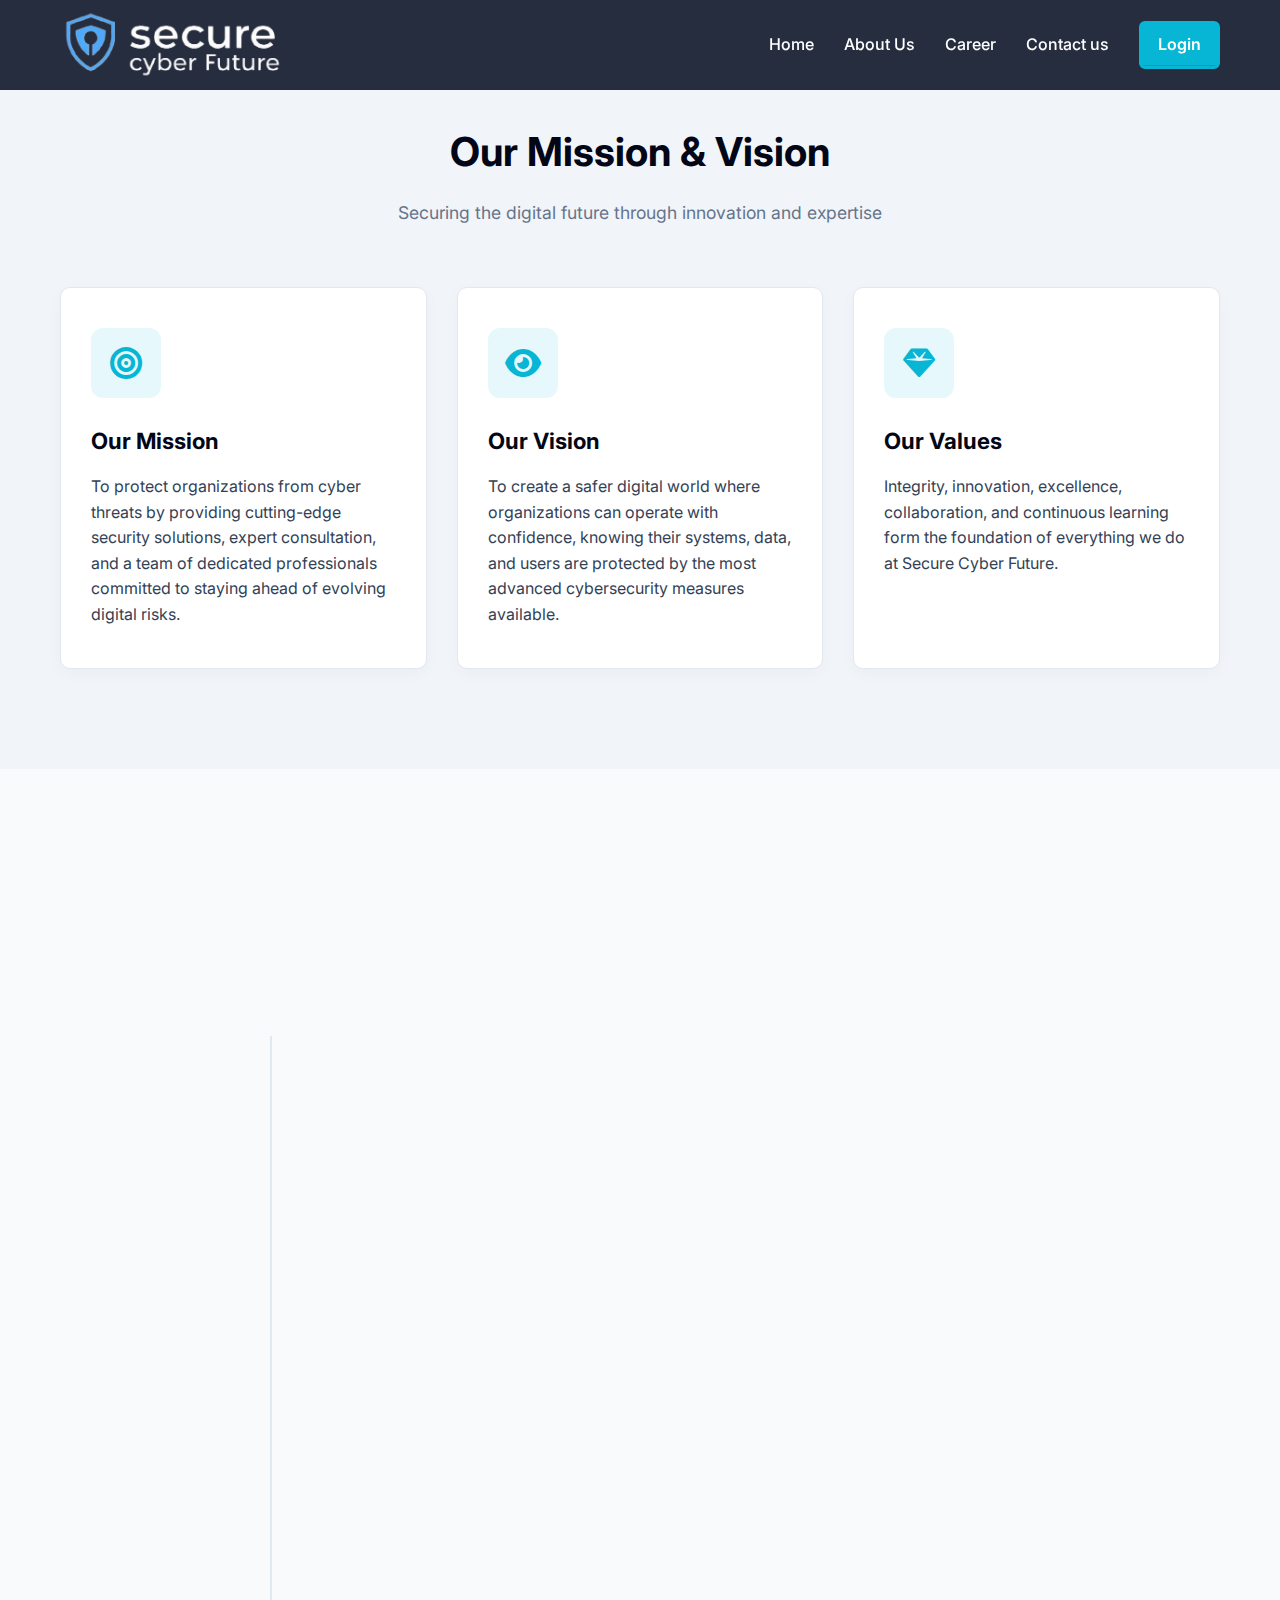
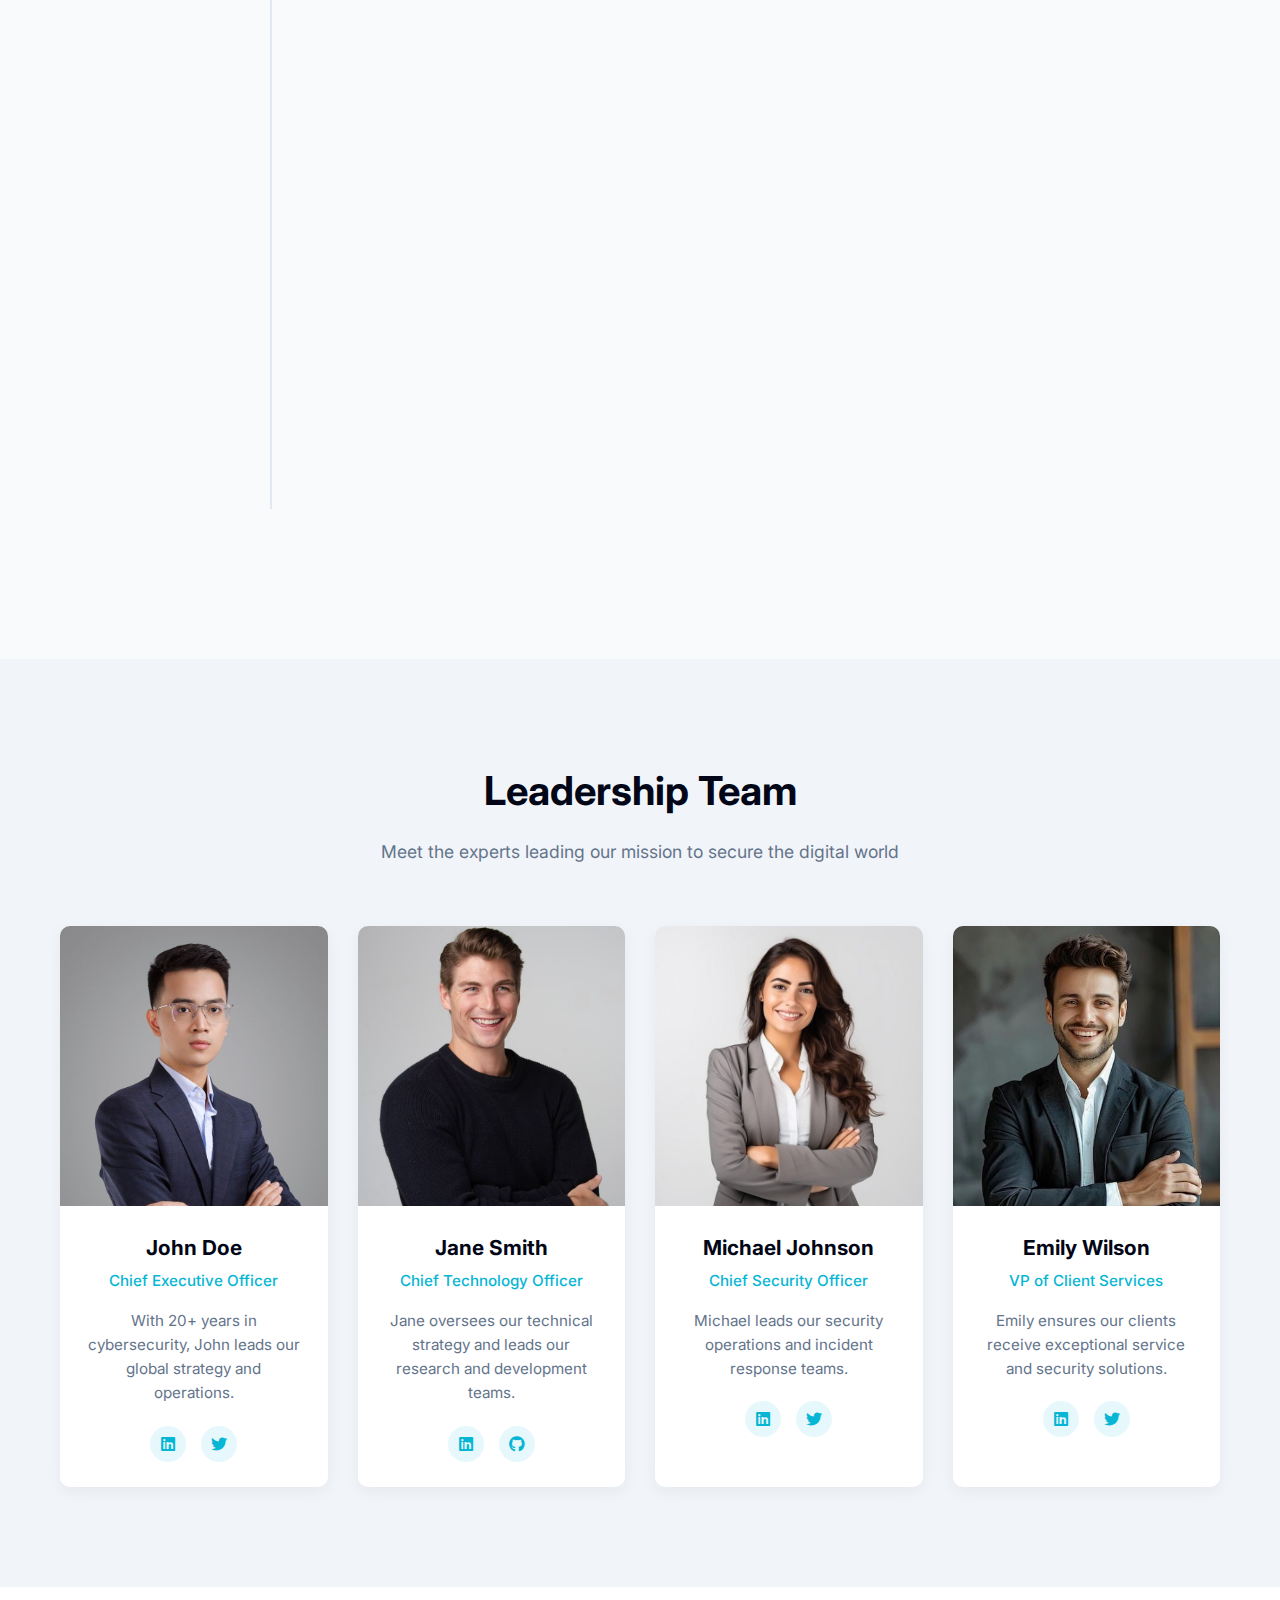
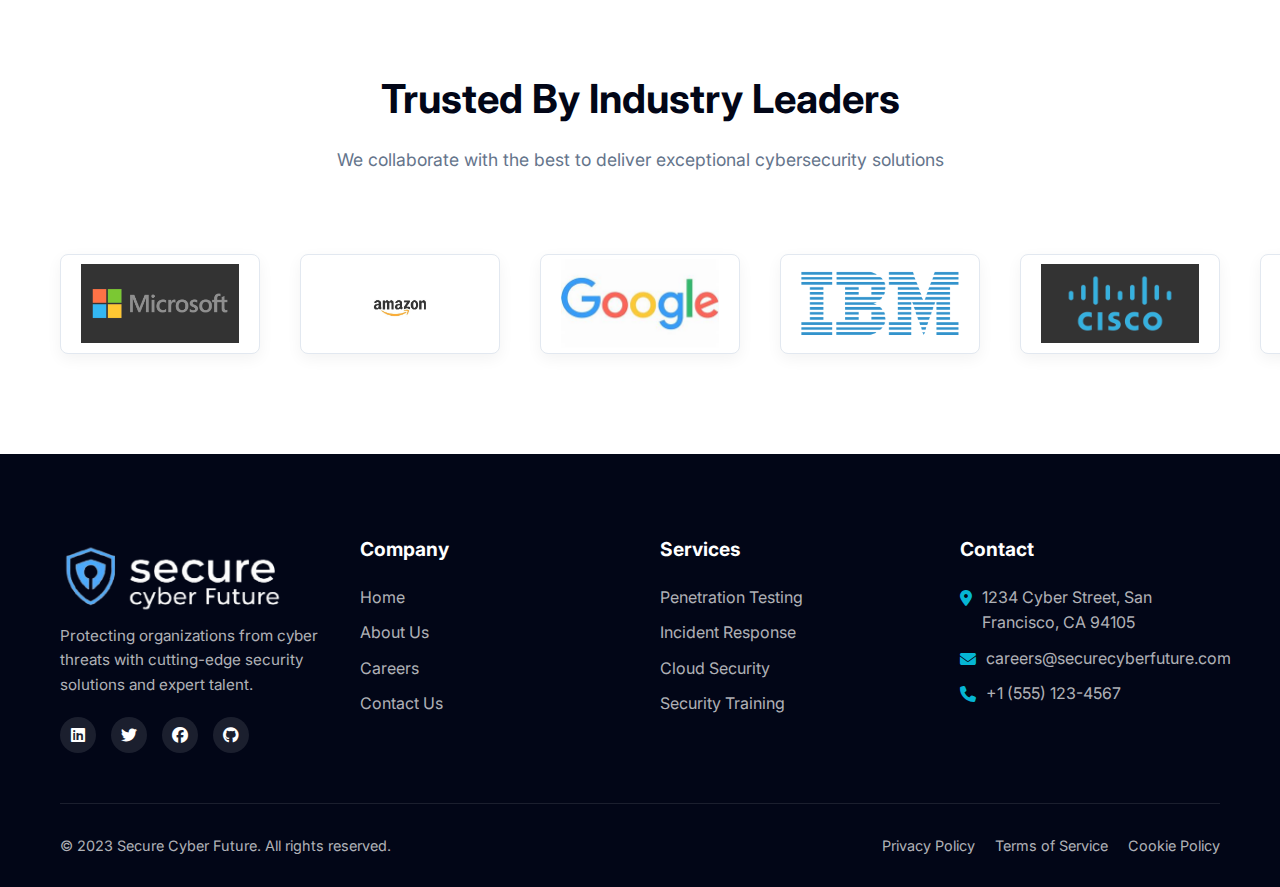
==== commit 893e7acb: "Update about.html" ====
--- a/CSF_Website/about.html
+++ b/CSF_Website/about.html
@@ -9,6 +9,9 @@
     <link rel="stylesheet" href="about.css">
     <link rel="stylesheet" href="https://cdnjs.cloudflare.com/ajax/libs/font-awesome/6.4.0/css/all.min.css">
     <link href="https://fonts.googleapis.com/css2?family=Inter:wght@300;400;500;600;700&display=swap" rel="stylesheet">
+     <!-- Add Animation Frameworks -->
+     <link href="https://unpkg.com/aos@2.3.1/dist/aos.css" rel="stylesheet">
+     <link rel="stylesheet" href="https://cdnjs.cloudflare.com/ajax/libs/animate.css/4.1.1/animate.min.css"/>
 
 </head>
 
@@ -384,4 +387,4 @@
     </script>
 </body>
 
-</html>+</html>
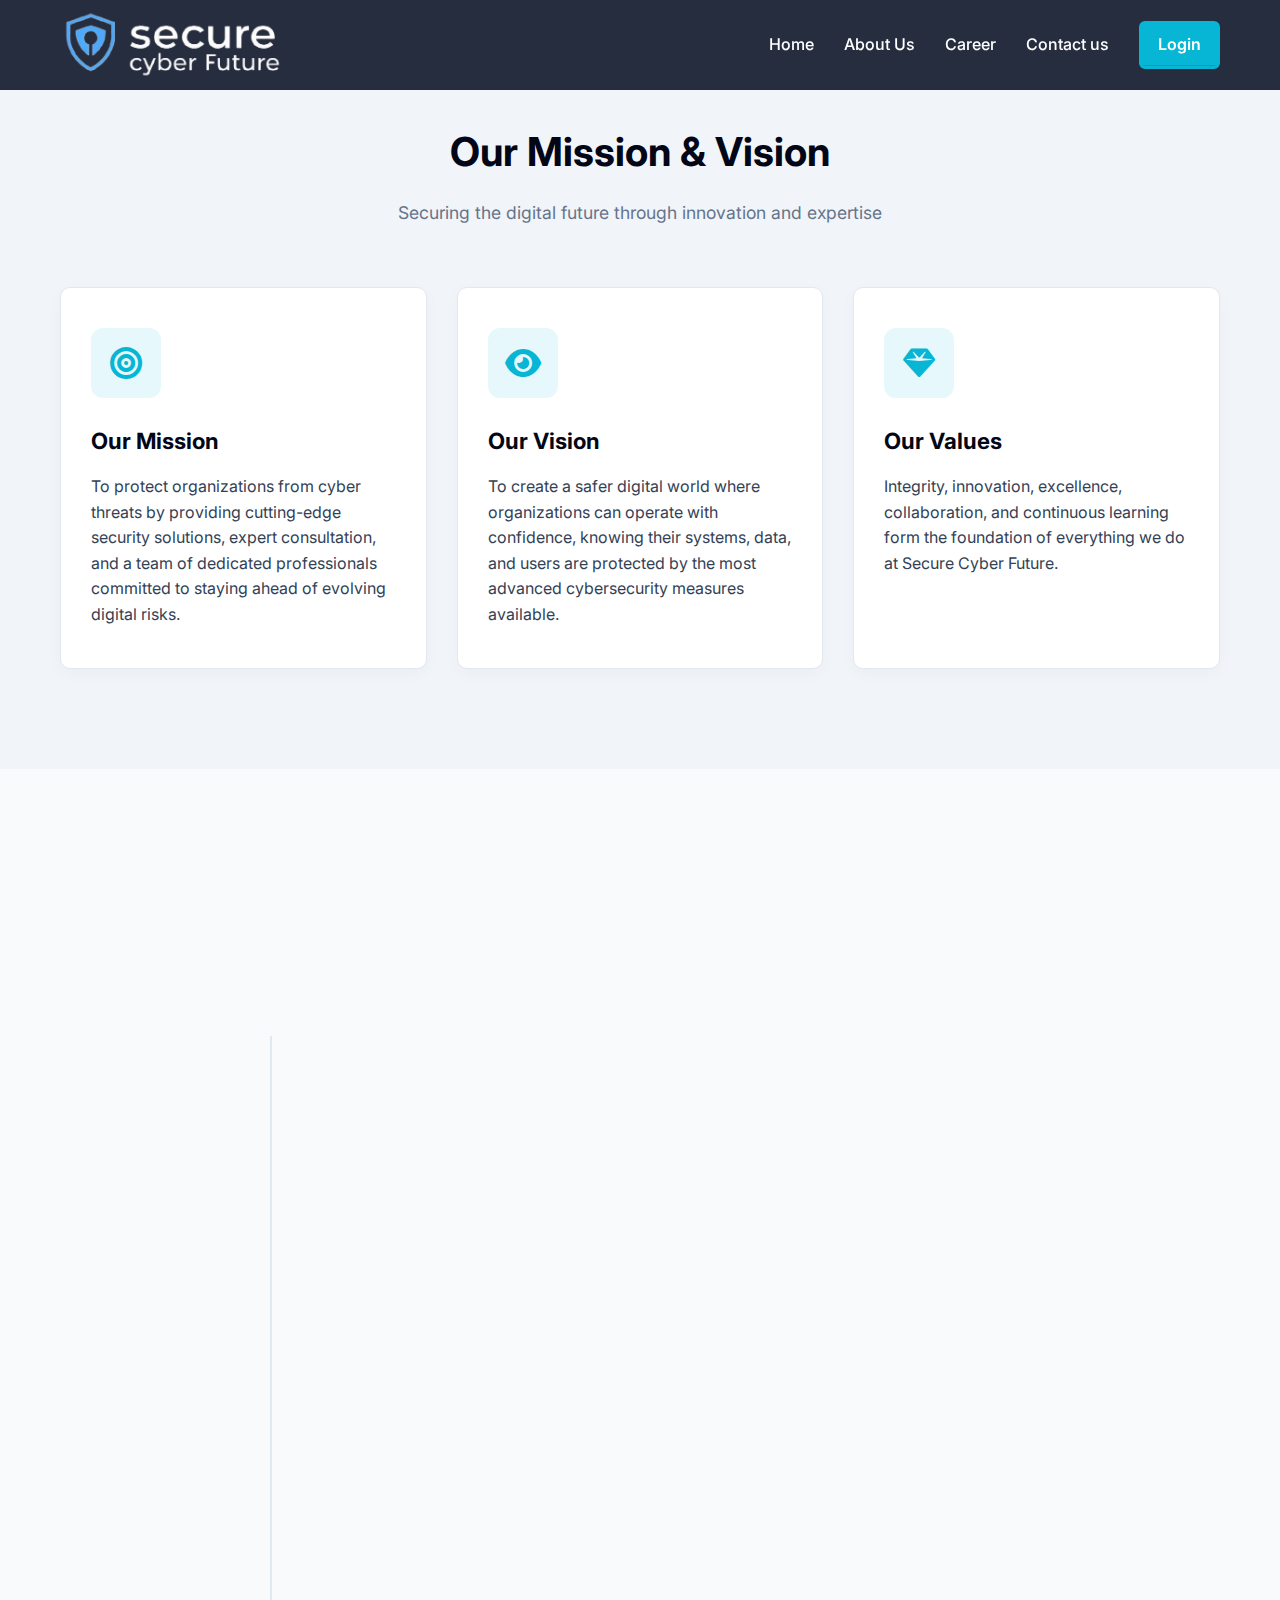
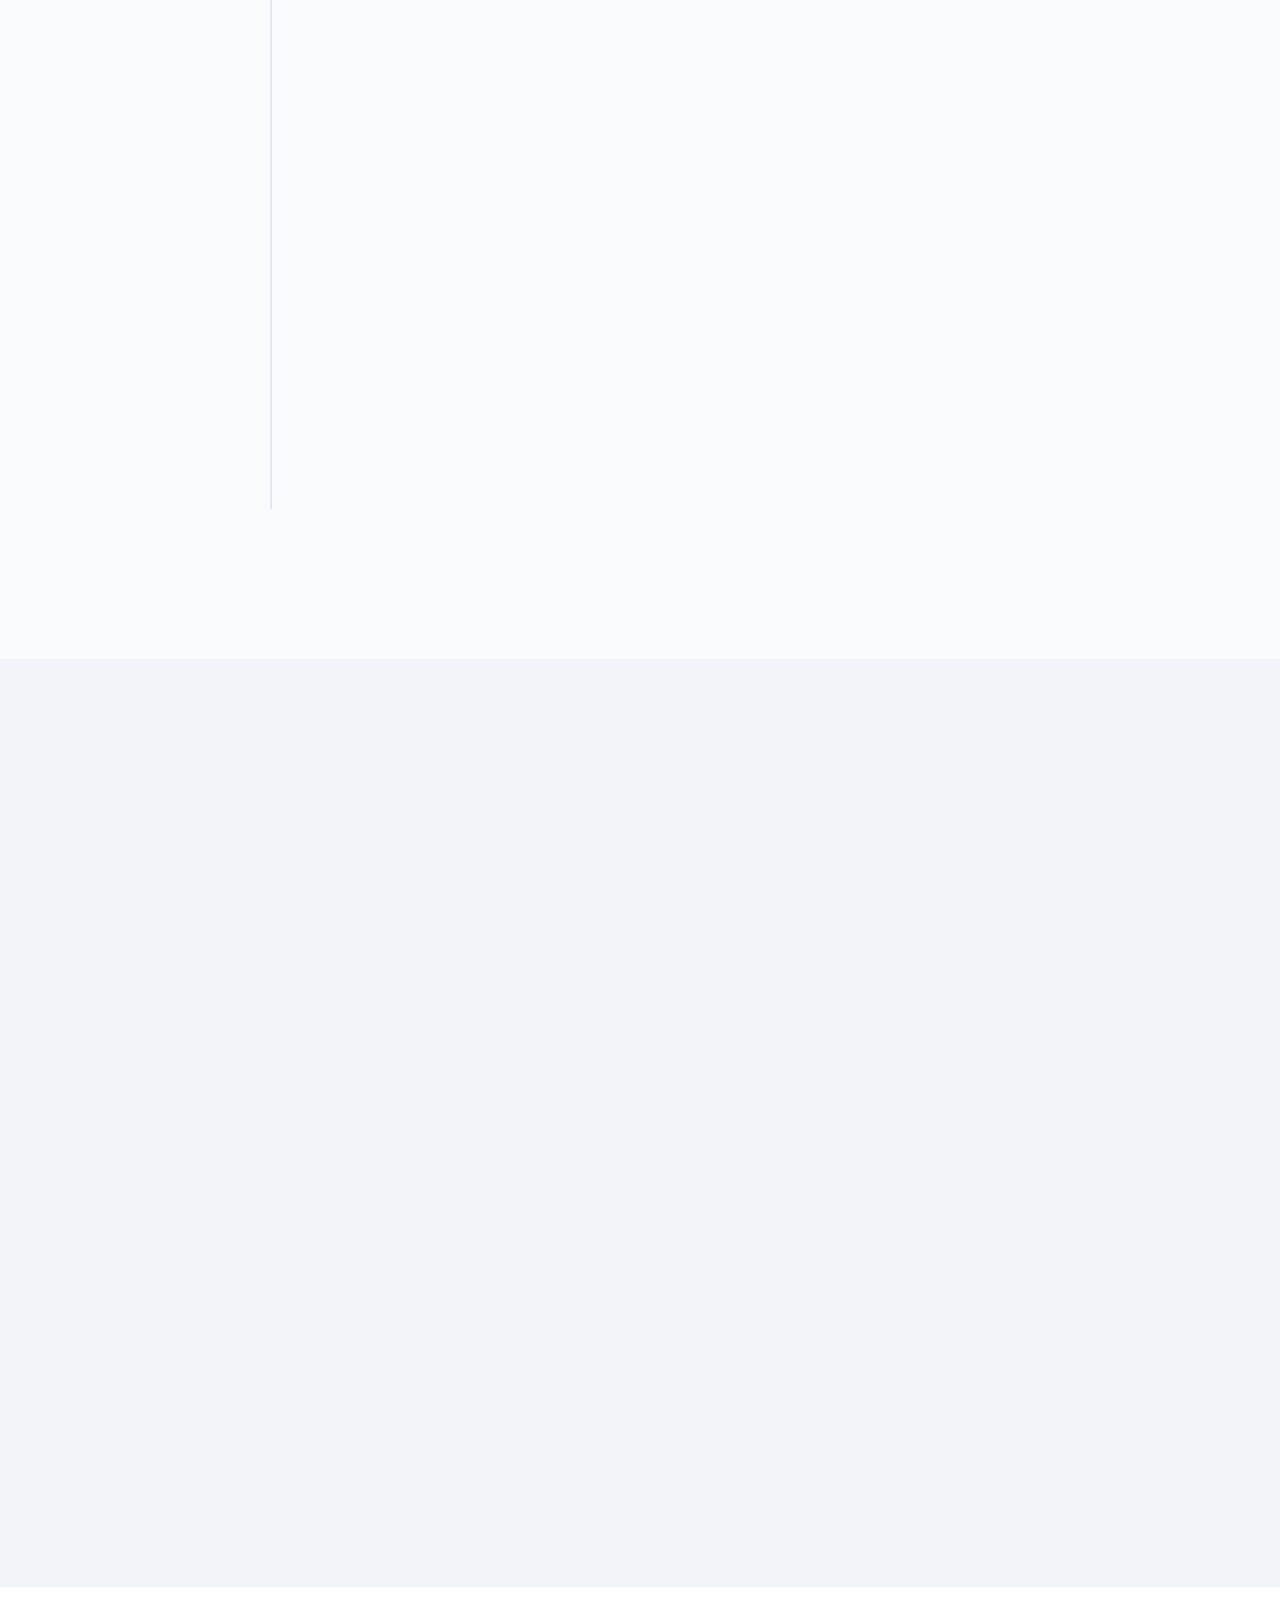
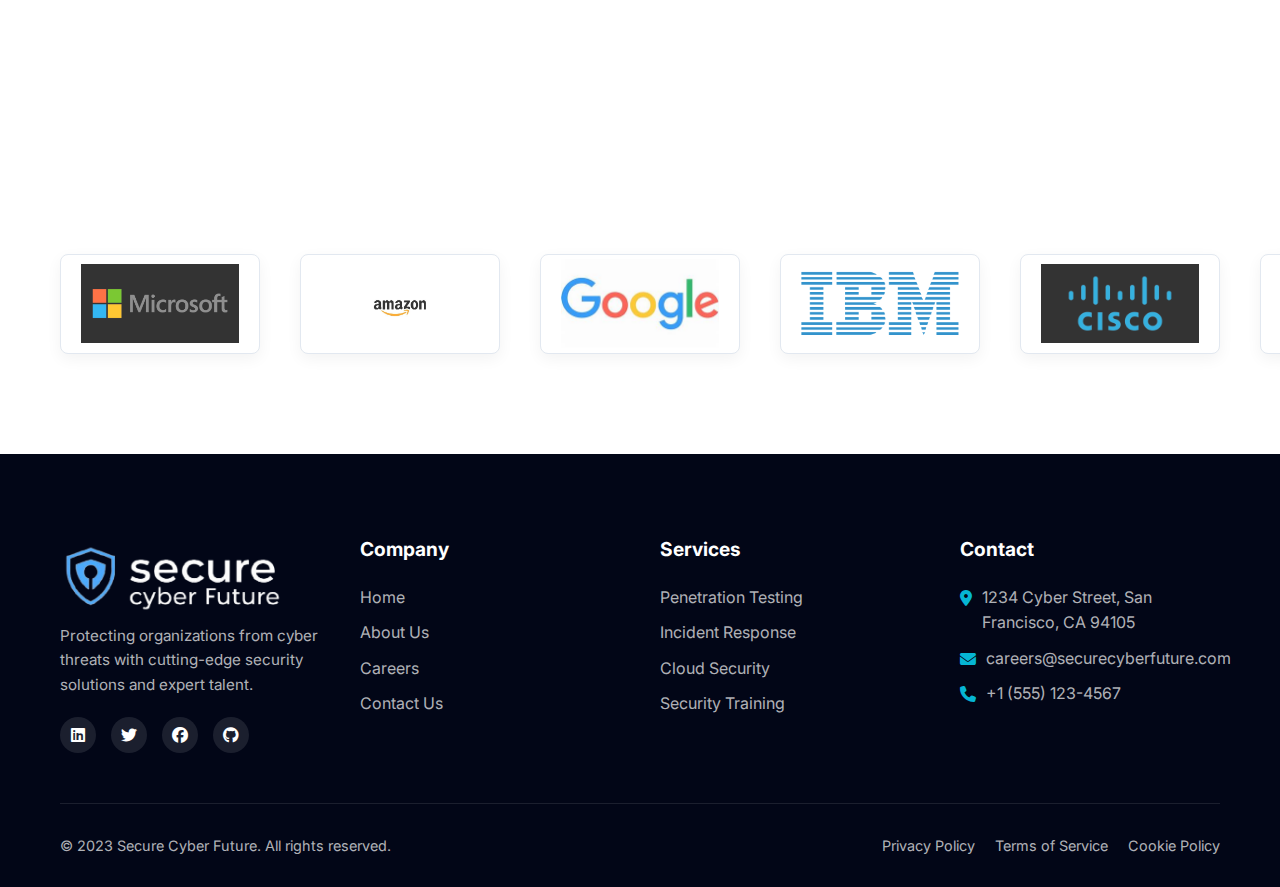
==== commit c87e3768: "Add files via upload" ====
--- a/CSF_Website/about.html
+++ b/CSF_Website/about.html
@@ -387,4 +387,4 @@
     </script>
 </body>
 
-</html>
+</html>--- a/CSF_Website/css/style.css
+++ b/CSF_Website/css/style.css
@@ -662,6 +662,7 @@
 .testimonial-author {
     display: flex;
     align-items: center;
+    margin-bottom: 1rem;
 }
 
 .testimonial-author img {
@@ -1046,6 +1047,24 @@
         gap: 15px;
     }
 }
+        /* Additional Animation Styles */
+        .animate-float {
+            animation: float 6s ease-in-out infinite;
+        }
+        @keyframes float {
+            0%, 100% { transform: translateY(0); }
+            50% { transform: translateY(-20px); }
+        }
+        
+        .pulse-effect {
+            animation: pulse 2s infinite;
+        }
+        @keyframes pulse {
+            0% { transform: scale(1); }
+            50% { transform: scale(1.05); }
+            100% { transform: scale(1); }
+        }
+    
 
 @media (max-width: 576px) {
     .hero h1 {
--- a/CSF_Website/about.css
+++ b/CSF_Website/about.css
@@ -34,6 +34,27 @@
 
 
 /* Section Styles */
+
+
+/* Add this to animate all section headers */
+.section-header h2 {
+    opacity: 0;
+    transform: translateY(30px);
+    transition: all 0.6s ease;
+}
+
+.section-header p {
+    opacity: 0;
+    transform: translateY(20px);
+    transition: all 0.6s ease 0.9s;
+}
+
+.section-header.in-view h2,
+.section-header.in-view p {
+    opacity: 1;
+    transform: translateY(0);
+}
+
 .section {
     padding: 100px 0;
 }
@@ -104,6 +125,119 @@
     color: var(--secondary-dark);
 }
 
+.mission-card {
+    opacity: 0;
+    transform: translateY(30px);
+    transition: all 0.6s ease;
+}
+
+.mission-card.animate {
+    opacity: 1;
+    transform: translateY(0);
+}
+
+.mission-card:nth-child(1) { transition-delay: 0.1s; }
+.mission-card:nth-child(2) { transition-delay: 0.3s; }
+.mission-card:nth-child(3) { transition-delay: 0.5s; }
+
+.mission-icon {
+    transition: transform 0.5s ease, background-color 0.3s ease;
+}
+
+.mission-card:hover .mission-icon {
+    transform: rotate(15deg) scale(1.1);
+    background-color: rgba(6, 182, 212, 0.2);
+}
+
+/* Team Section Animations */
+.team-member {
+    opacity: 0;
+    transform: scale(0.9);
+    transition: all 0.5s cubic-bezier(0.175, 0.885, 0.32, 1.275);
+}
+
+.team-member.animate {
+    opacity: 1;
+    transform: scale(1);
+}
+
+.team-member:nth-child(1) { transition-delay: 0.1s; }
+.team-member:nth-child(2) { transition-delay: 0.2s; }
+.team-member:nth-child(3) { transition-delay: 0.3s; }
+.team-member:nth-child(4) { transition-delay: 0.4s; }
+
+.team-info {
+    position: relative;
+    overflow: hidden;
+}
+
+.team-info::before {
+    content: '';
+    position: absolute;
+    top: 0;
+    left: -100%;
+    width: 100%;
+    height: 100%;
+    background: linear-gradient(90deg, transparent, rgba(6, 182, 212, 0.1), transparent);
+    transition: all 0.6s ease;
+}
+
+.team-member:hover .team-info::before {
+    left: 100%;
+}
+
+/* Animation triggers */
+@keyframes fadeInUp {
+    from {
+        opacity: 0;
+        transform: translateY(30px);
+    }
+    to {
+        opacity: 1;
+        transform: translateY(0);
+    }
+}
+
+@keyframes scaleIn {
+    from {
+        opacity: 0;
+        transform: scale(0.8);
+    }
+    to {
+        opacity: 1;
+        transform: scale(1);
+    }
+}
+
+/* Apply animations when scrolled into view */
+.mission-card.in-view {
+    animation: fadeInUp 0.8s forwards;
+}
+
+.team-member.in-view {
+    animation: scaleIn 0.6s forwards;
+}
+
+/* Delay animations for staggered effect */
+.mission-card:nth-child(2).in-view {
+    animation-delay: 0.2s;
+}
+.mission-card:nth-child(3).in-view {
+    animation-delay: 0.4s;
+}
+
+.team-member:nth-child(1).in-view {
+    animation-delay: 0.1s;
+}
+.team-member:nth-child(2).in-view {
+    animation-delay: 0.2s;
+}
+.team-member:nth-child(3).in-view {
+    animation-delay: 0.3s;
+}
+.team-member:nth-child(4).in-view {
+    animation-delay: 0.4s;
+}
 /* Story Section */
 .story-container {
     max-width: 900px;
@@ -274,7 +408,7 @@
 .partners-track {
     display: flex;
     gap: 40px;
-    animation: scroll 30s linear infinite;
+    animation: scroll 15s linear infinite;
     width: calc(250px * 11);
 }
 
@@ -483,7 +617,7 @@
     }
 
     .team-photo {
-        height: 220px;
+        height: 400px;
     }
 
     .footer-container {
